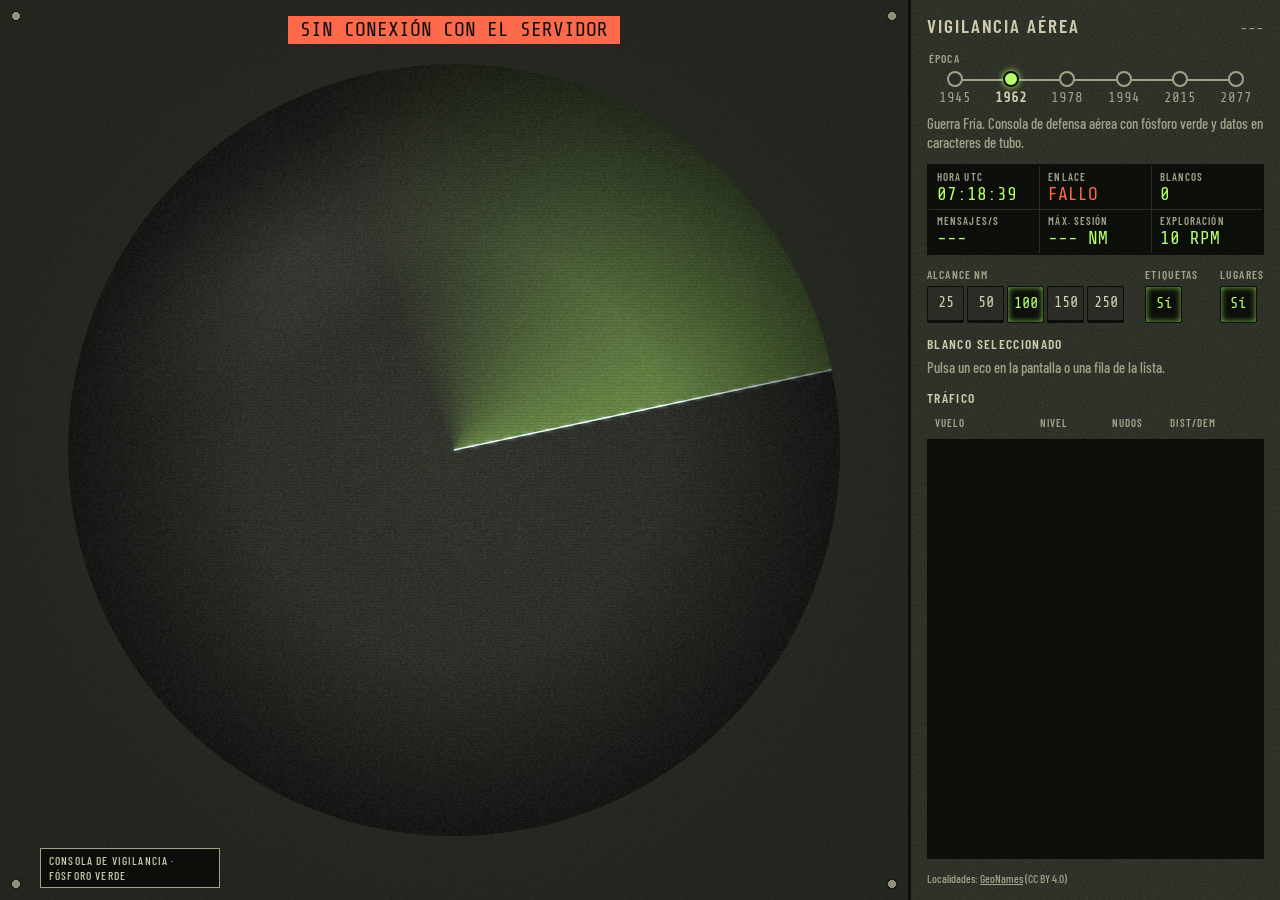
==== public/index.html @ 6bdcf4bf "Radar ADS-B: servidor y pantalla de radar para readsb La posición real de la antena se lee de config" ====
<!doctype html>
<html lang="es" data-tema="1962">
<head>
  <meta charset="utf-8">
  <meta name="viewport" content="width=device-width, initial-scale=1">
  <title>Radar Gravity</title>
  <link rel="stylesheet" href="https://fonts.googleapis.com/css2?family=B612+Mono&family=Barlow+Condensed:wght@500;600&family=Caveat:wght@700&family=Chakra+Petch:wght@400;600&family=IBM+Plex+Sans:wght@400;600&family=Michroma&family=Share+Tech+Mono&family=Special+Elite&family=VT323&display=swap">
  <link rel="stylesheet" href="radar.css">
</head>
<body>
  <main class="consola">
    <section class="pantalla" id="pantalla" aria-label="Pantalla de radar">
      <canvas id="radar"></canvas>
      <p id="aviso" class="aviso" role="status" hidden></p>
      <p id="placa-tubo" class="placa-tubo" hidden></p>
    </section>

    <aside class="panel">
      <header class="placa">
        <h1>Vigilancia aérea</h1>
        <p id="estacion" class="estacion">---</p>
      </header>

      <fieldset class="selector-epoca">
        <legend class="rotulo">Época</legend>
        <div id="epocas" class="epocas"></div>
        <p id="epoca-info" class="nota epoca-info"></p>
      </fieldset>

      <dl class="lecturas">
        <div><dt>Hora UTC</dt><dd id="utc">--:--:--</dd></div>
        <div><dt>Enlace</dt><dd id="enlace">---</dd></div>
        <div><dt>Blancos</dt><dd id="blancos">0</dd></div>
        <div><dt>Mensajes/s</dt><dd id="mensajes">---</dd></div>
        <div><dt>Máx. sesión</dt><dd id="maximo">--- NM</dd></div>
        <div><dt>Exploración</dt><dd id="exploracion">---</dd></div>
      </dl>

      <div class="mandos">
        <div class="mando">
          <span class="rotulo" id="rotulo-alcance">Alcance NM</span>
          <div id="alcances" class="teclas" role="group" aria-labelledby="rotulo-alcance"></div>
        </div>
        <div class="mando">
          <span class="rotulo" id="rotulo-etiquetas">Etiquetas</span>
          <div class="teclas">
            <button type="button" id="etiquetas" class="tecla" aria-labelledby="rotulo-etiquetas" aria-pressed="true">Sí</button>
          </div>
        </div>
        <div class="mando">
          <span class="rotulo" id="rotulo-localidades">Lugares</span>
          <div class="teclas">
            <button type="button" id="localidades" class="tecla" aria-labelledby="rotulo-localidades" aria-pressed="true">Sí</button>
          </div>
        </div>
      </div>

      <div id="leyenda" class="leyenda" hidden>
        <span class="rotulo">Altitud</span>
        <span id="leyenda-barra" class="leyenda-barra"></span>
        <span class="leyenda-marcas" aria-hidden="true"><span>0</span><span>FL100</span><span>FL200</span><span>FL300</span><span>FL400</span></span>
      </div>

      <section class="bloque" aria-labelledby="titulo-ficha">
        <h2 id="titulo-ficha">Blanco seleccionado</h2>
        <p id="sin-ficha" class="nota">Pulsa un eco en la pantalla o una fila de la lista.</p>
        <dl id="ficha" class="ficha" hidden></dl>
      </section>

      <section class="bloque trafico" aria-labelledby="titulo-trafico">
        <h2 id="titulo-trafico">Tráfico</h2>
        <div class="fila cabecera-fila" aria-hidden="true">
          <span>Vuelo</span><span>Nivel</span><span>Nudos</span><span>Dist/Dem</span>
        </div>
        <div id="lista" class="lista"></div>
        <p id="sin-trafico" class="nota" hidden>Sin tráfico recibido.</p>
      </section>

      <p class="credito">Localidades: <a href="https://www.geonames.org/" target="_blank" rel="noopener">GeoNames</a> (CC BY 4.0)</p>
    </aside>
  </main>
  <script src="temas.js"></script>
  <script src="radar.js"></script>
</body>
</html>
---- public/radar.css ----
/* Consola de radar: la pantalla a la izquierda y el panel de mandos a la derecha.
   Cada época redefine estos tokens; la lógica del lienzo está en temas.js. */
:root {
  --textura-martillada: url("data:image/svg+xml,%3Csvg xmlns='http://www.w3.org/2000/svg' width='240' height='240'%3E%3Cfilter id='m'%3E%3CfeTurbulence type='fractalNoise' baseFrequency='.55' numOctaves='3'/%3E%3CfeColorMatrix values='0 0 0 0 0 0 0 0 0 0 0 0 0 0 0 0 0 0 .34 0'/%3E%3C/filter%3E%3Crect width='240' height='240' filter='url(%23m)'/%3E%3C/svg%3E");
  --tornillos-color: #8f8f7c;
  --tornillos:
    radial-gradient(circle at 16px 16px, var(--tornillos-color) 0 4px, #1a1a14 4px 5px, transparent 5.5px),
    radial-gradient(circle at calc(100% - 16px) 16px, var(--tornillos-color) 0 4px, #1a1a14 4px 5px, transparent 5.5px),
    radial-gradient(circle at 16px calc(100% - 16px), var(--tornillos-color) 0 4px, #1a1a14 4px 5px, transparent 5.5px),
    radial-gradient(circle at calc(100% - 16px) calc(100% - 16px), var(--tornillos-color) 0 4px, #1a1a14 4px 5px, transparent 5.5px);
  --textura: var(--textura-martillada);

  --esmalte: #2a2d25;
  --esmalte-claro: #383c31;
  --bisel: #0c0e0a;
  --rotulo: #cfccae;
  --rotulo-tenue: #a3a18a;
  --lectura-rotulo: #a3a18a;
  --fosforo: #b4ff6a;
  --fosforo-tenue: #7fbf4d;
  --sobre-fosforo: #0c0e0a;
  --alerta: #ff6a4a;
  --letrero: "Barlow Condensed", "Arial Narrow", sans-serif;
  --lectura: "Share Tech Mono", "DejaVu Sans Mono", monospace;
  --escala-lectura: 0.8;
  --espaciado: 0.1em;
  --radio-tecla: 2px;
  --tecla-fondo: var(--esmalte);
  --tecla-relieve: 3px;
  --borde-panel: 3px solid var(--bisel);
  color-scheme: dark;
}

:root[data-tema="1945"] {
  --esmalte: #33342a;
  --esmalte-claro: #41422f;
  --bisel: #12120b;
  --rotulo: #e4dcb4;
  --rotulo-tenue: #b0a981;
  --lectura-rotulo: #b0a981;
  --fosforo: #e6e36c;
  --fosforo-tenue: #a8a652;
  --alerta: #ff7a4a;
  --letrero: "Special Elite", "Courier New", monospace;
  --lectura: "Special Elite", "Courier New", monospace;
  --escala-lectura: 0.8;
  --espaciado: 0.04em;
  --radio-tecla: 50%;
  --tecla-fondo: radial-gradient(circle at 35% 30%, #4a3a2a, #1a120b 75%);
  --tecla-relieve: 3px;
  --tornillos-color: #a59a70;
}

:root[data-tema="1978"] {
  --esmalte: #4a3524;
  --esmalte-claro: #5c4530;
  --bisel: #140c06;
  --rotulo: #f0dcb8;
  --rotulo-tenue: #cdb48c;
  --lectura-rotulo: #c2a578;
  --fosforo: #ffb642;
  --fosforo-tenue: #c48a30;
  --sobre-fosforo: #140c06;
  --alerta: #ff6a50;
  --lectura: VT323, "DejaVu Sans Mono", monospace;
  --escala-lectura: 1;
  --tornillos-color: #b39b78;
}

:root[data-tema="1994"] {
  --textura: none;
  --tornillos: none;
  --esmalte: #a7adb3;
  --esmalte-claro: #c3c8cd;
  --bisel: #0a1a2e;
  --rotulo: #10161c;
  --rotulo-tenue: #333d47;
  --lectura-rotulo: #8fabc4;
  --fosforo: #e6f4ff;
  --fosforo-tenue: #a3bdd4;
  --sobre-fosforo: #0a1a2e;
  --alerta: #ff7070;
  --letrero: "IBM Plex Sans", Arial, sans-serif;
  --lectura: "B612 Mono", "DejaVu Sans Mono", monospace;
  --escala-lectura: 0.68;
  --espaciado: 0.02em;
  --radio-tecla: 0;
  --tecla-relieve: 2px;
  --borde-panel: 2px solid #ffffff;
}

:root[data-tema="2015"] {
  --textura: none;
  --tornillos: none;
  --esmalte: #111821;
  --esmalte-claro: #1a2430;
  --bisel: #0b1117;
  --rotulo: #e4ebf2;
  --rotulo-tenue: #9aa9b8;
  --lectura-rotulo: #9aa9b8;
  --fosforo: #ebf2f8;
  --fosforo-tenue: #a6b4c2;
  --sobre-fosforo: #0b1117;
  --alerta: #ff6b6b;
  --letrero: "IBM Plex Sans", system-ui, sans-serif;
  --lectura: "IBM Plex Sans", system-ui, sans-serif;
  --escala-lectura: 0.72;
  --espaciado: 0.03em;
  --radio-tecla: 6px;
  --tecla-relieve: 1px;
  --borde-panel: 1px solid #2a3644;
}

:root[data-tema="2077"] {
  --textura: none;
  --tornillos: none;
  --esmalte: #05030f;
  --esmalte-claro: #0d0820;
  --bisel: #05030f;
  --rotulo: #cdf8ff;
  --rotulo-tenue: #8fc4d8;
  --lectura-rotulo: #8fc4d8;
  --fosforo: #46ebff;
  --fosforo-tenue: #3fa6c0;
  --sobre-fosforo: #05030f;
  --alerta: #ff5a7a;
  --letrero: "Chakra Petch", system-ui, sans-serif;
  --lectura: "Chakra Petch", system-ui, sans-serif;
  --escala-lectura: 0.74;
  --espaciado: 0.06em;
  --radio-tecla: 0;
  --tecla-relieve: 1px;
  --borde-panel: 1px solid #46ebff;
}

* { box-sizing: border-box; }

[hidden] { display: none !important; }

html, body { height: 100%; }

body {
  margin: 0;
  background: var(--esmalte);
  color: var(--rotulo);
  font: 500 1rem/1.3 var(--letrero);
}

button { font: inherit; color: inherit; }

a { color: inherit; }

:focus-visible {
  outline: 2px solid var(--fosforo);
  outline-offset: 2px;
}

.consola {
  display: grid;
  grid-template-columns: minmax(0, 1fr) 372px;
  height: 100%;
}

.pantalla {
  position: relative;
  display: grid;
  place-items: center;
  min-width: 0;
  min-height: 0;
  padding: 16px;
  overflow: hidden;
  background: var(--tornillos), var(--textura), radial-gradient(circle at center, var(--esmalte-claro), var(--esmalte) 75%);
}

:root[data-tema="1994"] .pantalla,
:root[data-tema="2015"] .pantalla {
  padding: 8px;
  background: #0a1a2e;
}

:root[data-tema="2015"] .pantalla { background: #111821; }

/* El tamaño lo fija radar.js a partir del espacio disponible. */
#radar {
  position: absolute;
  display: block;
  cursor: crosshair;
}

.aviso {
  position: absolute;
  top: 16px;
  left: 50%;
  z-index: 1;
  margin: 0;
  padding: 2px 12px;
  color: #0c0e0a;
  font: 400 1.25rem/1.2 var(--lectura);
  white-space: nowrap;
  background: var(--alerta);
  transform: translateX(-50%);
}

.placa-tubo {
  position: absolute;
  bottom: 12px;
  left: 40px;
  max-width: 180px;
  margin: 0;
  padding: 4px 8px;
  color: var(--rotulo);
  font-size: 0.72rem;
  letter-spacing: var(--espaciado);
  background: var(--bisel);
  border: 1px solid var(--rotulo-tenue);
}

.panel {
  display: flex;
  flex-direction: column;
  gap: 12px;
  min-width: 0;
  min-height: 0;
  padding: 14px 16px;
  overflow-y: auto;
  background: var(--textura), var(--esmalte-claro);
  border-left: var(--borde-panel);
  scrollbar-color: var(--rotulo-tenue) transparent;
  scrollbar-width: thin;
}

.placa {
  display: flex;
  flex-wrap: wrap;
  align-items: baseline;
  justify-content: space-between;
  gap: 0 12px;
}

h1, h2, .rotulo, dt {
  font-weight: 600;
  letter-spacing: var(--espaciado);
  text-transform: uppercase;
}

h1 {
  margin: 0;
  color: var(--rotulo);
  font-size: 1.2rem;
}

:root[data-tema="2077"] h1 {
  font-family: Michroma, "Chakra Petch", system-ui, sans-serif;
  font-size: 0.95rem;
}

h2 {
  margin: 0;
  font-size: 0.85rem;
}

.estacion {
  margin: 0;
  color: var(--rotulo-tenue);
  font: 400 calc(1.1rem * var(--escala-lectura))/1.2 var(--lectura);
}

/* Selector de épocas: una línea temporal de la más antigua a la más futurista. */
.selector-epoca {
  min-width: 0;
  margin: 0;
  padding: 0;
  border: 0;
}

.epocas {
  position: relative;
  display: grid;
  grid-template-columns: repeat(6, minmax(0, 1fr));
  margin-top: 4px;
}

.epocas::before {
  position: absolute;
  top: 9px;
  right: 8%;
  left: 8%;
  height: 2px;
  background: var(--rotulo-tenue);
  content: "";
}

.epoca {
  position: relative;
  display: flex;
  flex-direction: column;
  align-items: center;
  gap: 4px;
  min-height: 44px;
  color: var(--rotulo-tenue);
  font: 400 calc(1.1rem * var(--escala-lectura))/1 var(--lectura);
  font-variant-numeric: tabular-nums;
  cursor: pointer;
}

.epoca input {
  width: 16px;
  height: 16px;
  margin: 1px 0 0;
  appearance: none;
  background: var(--esmalte);
  border: 2px solid var(--rotulo-tenue);
  border-radius: 50%;
  cursor: pointer;
}

.epoca:hover { color: var(--rotulo); }

.epoca input:checked {
  background: var(--fosforo);
  border-color: var(--bisel);
  box-shadow: 0 0 6px var(--fosforo);
}

.epoca:has(input:checked) { color: var(--rotulo); font-weight: 600; }

.epoca-info {
  margin-top: 4px;
  font-size: 0.82rem;
}

.lecturas {
  display: grid;
  grid-template-columns: repeat(3, minmax(0, 1fr));
  gap: 1px;
  margin: 0;
  background: var(--esmalte);
  border: 2px solid var(--bisel);
}

.lecturas > div {
  min-width: 0;
  padding: 4px 8px;
  background: var(--bisel);
}

dt {
  color: var(--lectura-rotulo);
  font-size: 0.68rem;
  white-space: nowrap;
}

dd {
  margin: 0;
  color: var(--fosforo);
  font: 400 calc(1.4rem * var(--escala-lectura))/1.15 var(--lectura);
  font-variant-numeric: tabular-nums;
  overflow-wrap: anywhere;
}

dd.mal { color: var(--alerta); }

.mandos {
  display: flex;
  flex-wrap: wrap;
  justify-content: space-between;
  gap: 8px 12px;
}

.mando {
  display: flex;
  flex-direction: column;
  gap: 4px;
}

.rotulo {
  color: var(--rotulo-tenue);
  font-size: 0.72rem;
}

.teclas {
  display: flex;
  flex-wrap: wrap;
  gap: 3px;
}

.tecla {
  min-width: 37px;
  min-height: 37px;
  padding-inline: 4px;
  font: 400 calc(1.2rem * var(--escala-lectura))/1 var(--lectura);
  color: var(--rotulo);
  background: var(--tecla-fondo);
  border: 1px solid var(--bisel);
  border-bottom-width: var(--tecla-relieve);
  border-radius: var(--radio-tecla);
  cursor: pointer;
}

.tecla:hover { filter: brightness(1.2); }

.tecla[aria-pressed="true"] {
  color: var(--fosforo);
  background: var(--bisel);
  border-bottom-width: 1px;
  box-shadow: inset 0 0 6px var(--fosforo-tenue);
}

.leyenda {
  display: grid;
  gap: 3px;
}

.leyenda-barra {
  height: 8px;
  border: 1px solid var(--bisel);
}

.leyenda-marcas {
  display: flex;
  justify-content: space-between;
  color: var(--rotulo-tenue);
  font-size: 0.72rem;
}

.bloque {
  display: flex;
  flex-direction: column;
  gap: 6px;
  min-width: 0;
}

.nota {
  margin: 0;
  color: var(--rotulo-tenue);
  font-size: 0.92rem;
}

.ficha {
  display: grid;
  grid-template-columns: repeat(4, minmax(0, 1fr));
  gap: 4px 8px;
  margin: 0;
  padding: 8px;
  background: var(--bisel);
  border: 2px solid var(--bisel);
}

.ficha div { min-width: 0; }

.ficha .ancho { grid-column: 1 / -1; }

.ficha dd { font-size: calc(1.1rem * var(--escala-lectura)); }

.trafico {
  flex: 1 1 auto;
  min-height: 160px;
}

.lista {
  display: flex;
  flex: 1 1 auto;
  flex-direction: column;
  min-height: 0;
  overflow-y: auto;
  background: var(--bisel);
  scrollbar-color: var(--lectura-rotulo) var(--bisel);
  scrollbar-width: thin;
}

.fila {
  display: grid;
  grid-template-columns: minmax(0, 1.5fr) minmax(0, 1fr) minmax(0, 0.8fr) minmax(0, 1.3fr);
  gap: 6px;
  width: 100%;
  padding: 3px 8px;
  text-align: left;
}

.cabecera-fila {
  color: var(--rotulo-tenue);
  font-size: 0.68rem;
  font-weight: 600;
  letter-spacing: var(--espaciado);
  text-transform: uppercase;
}

.lista .fila {
  min-height: 30px;
  align-items: center;
  color: var(--fosforo);
  font: 400 calc(1.2rem * var(--escala-lectura))/1.1 var(--lectura);
  font-variant-numeric: tabular-nums;
  background: none;
  border: 0;
  cursor: pointer;
}

.lista .fila span {
  min-width: 0;
  overflow: hidden;
  text-overflow: ellipsis;
  white-space: nowrap;
}

.lista .fila:hover { background: var(--esmalte-claro); }

:root[data-tema="1994"] .lista .fila:hover { color: var(--bisel); }

.lista .fila[aria-pressed="true"] {
  color: var(--sobre-fosforo);
  background: var(--fosforo);
}

.lista .fila.sin-posicion { color: var(--fosforo-tenue); }

.lista .fila.sin-posicion[aria-pressed="true"] { color: var(--sobre-fosforo); }

.lista .fila.emergencia { color: var(--alerta); }

.lista .fila.emergencia[aria-pressed="true"] {
  color: var(--sobre-fosforo);
  background: var(--alerta);
}

.credito {
  margin: 0;
  color: var(--rotulo-tenue);
  font-size: 0.72rem;
}

@media (max-width: 820px) {
  html, body { height: auto; }

  .consola {
    display: flex;
    flex-direction: column;
    height: auto;
  }

  .pantalla {
    height: min(100vw, 80vh);
    padding: 4px;
  }

  .placa-tubo { display: none; }

  .panel {
    overflow: visible;
    border-top: var(--borde-panel);
    border-left: 0;
  }

  .lista { max-height: 50vh; }
}
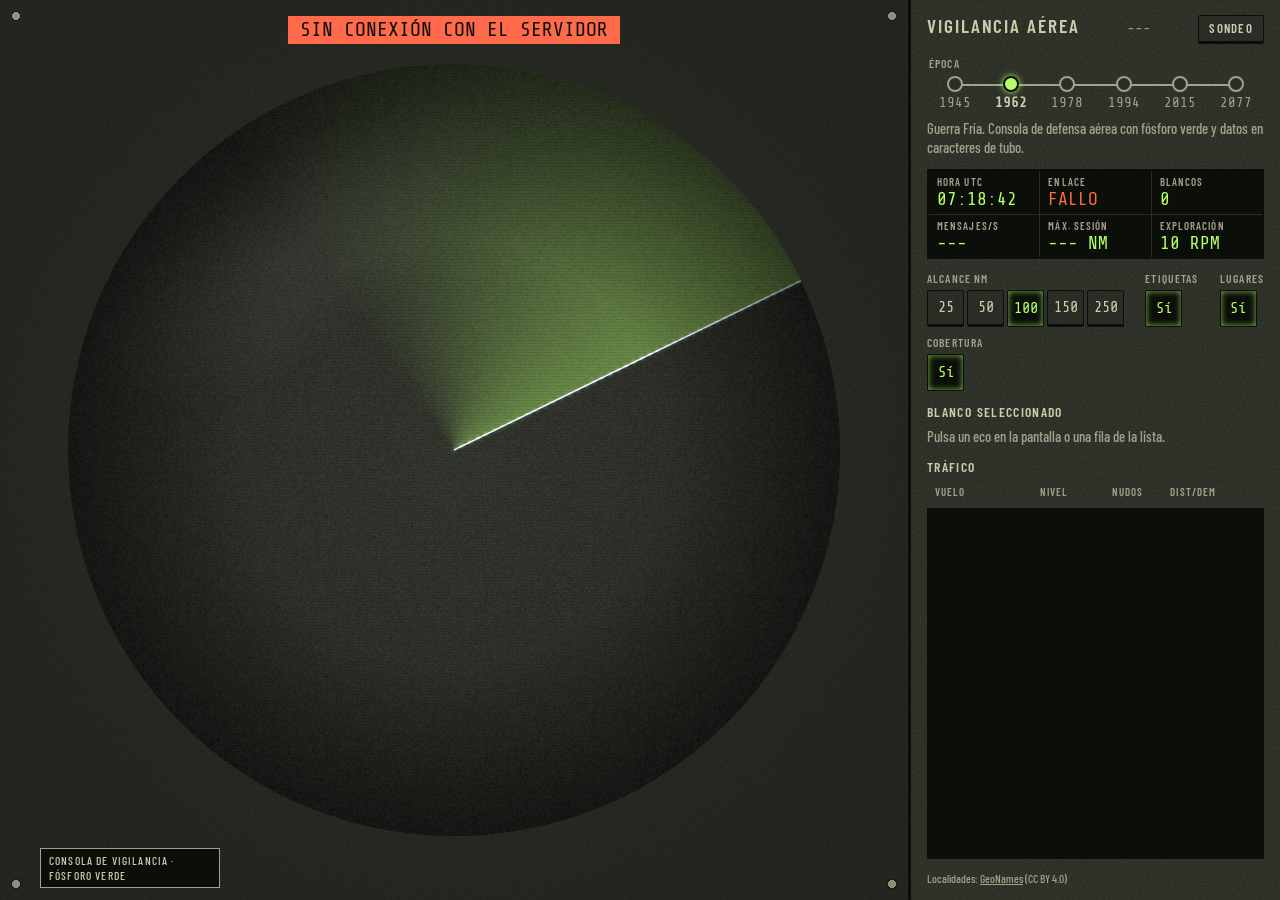
==== commit 2fdeccc5: "Añade diagrama de cobertura y sondeo aéreo - Cobertura: alcance máximo por sector de 2° y banda de a" ====
--- a/public/index.html
+++ b/public/index.html
@@ -19,6 +19,7 @@
       <header class="placa">
         <h1>Vigilancia aérea</h1>
         <p id="estacion" class="estacion">---</p>
+        <a class="enlace-pagina" href="sondeo.html">Sondeo</a>
       </header>
 
       <fieldset class="selector-epoca">
@@ -53,6 +54,17 @@
             <button type="button" id="localidades" class="tecla" aria-labelledby="rotulo-localidades" aria-pressed="true">Sí</button>
           </div>
         </div>
+        <div class="mando">
+          <span class="rotulo" id="rotulo-cobertura">Cobertura</span>
+          <div class="teclas">
+            <button type="button" id="cobertura" class="tecla" aria-labelledby="rotulo-cobertura" aria-pressed="true">Sí</button>
+          </div>
+        </div>
+      </div>
+
+      <div id="leyenda-cobertura" class="leyenda-cobertura" hidden>
+        <span class="rotulo" id="cobertura-desde">Alcance máximo</span>
+        <ul id="cobertura-bandas" class="cobertura-bandas"></ul>
       </div>
 
       <div id="leyenda" class="leyenda" hidden>
--- a/public/radar.css
+++ b/public/radar.css
@@ -259,6 +259,24 @@
   font-size: 0.85rem;
 }
 
+.enlace-pagina {
+  padding: 4px 10px;
+  color: var(--rotulo);
+  font-size: 0.8rem;
+  font-weight: 600;
+  letter-spacing: var(--espaciado);
+  text-decoration: none;
+  text-transform: uppercase;
+  background: var(--tecla-fondo);
+  border: 1px solid var(--bisel);
+  border-bottom-width: var(--tecla-relieve);
+  border-radius: var(--radio-tecla);
+}
+
+:root[data-tema="1945"] .enlace-pagina { border-radius: 4px; }
+
+.enlace-pagina:hover { filter: brightness(1.2); }
+
 .estacion {
   margin: 0;
   color: var(--rotulo-tenue);
@@ -423,6 +441,35 @@
   font-size: 0.72rem;
 }
 
+.leyenda-cobertura {
+  display: grid;
+  gap: 3px;
+}
+
+.leyenda-cobertura[hidden] { display: none; }
+
+.cobertura-bandas {
+  display: flex;
+  flex-wrap: wrap;
+  gap: 4px 14px;
+  margin: 0;
+  padding: 0;
+  list-style: none;
+  color: var(--rotulo);
+  font-size: 0.85rem;
+}
+
+.cobertura-bandas li {
+  display: flex;
+  align-items: center;
+  gap: 6px;
+}
+
+.muestra-trazo {
+  width: 22px;
+  border-top: 2px solid currentColor;
+}
+
 .bloque {
   display: flex;
   flex-direction: column;
